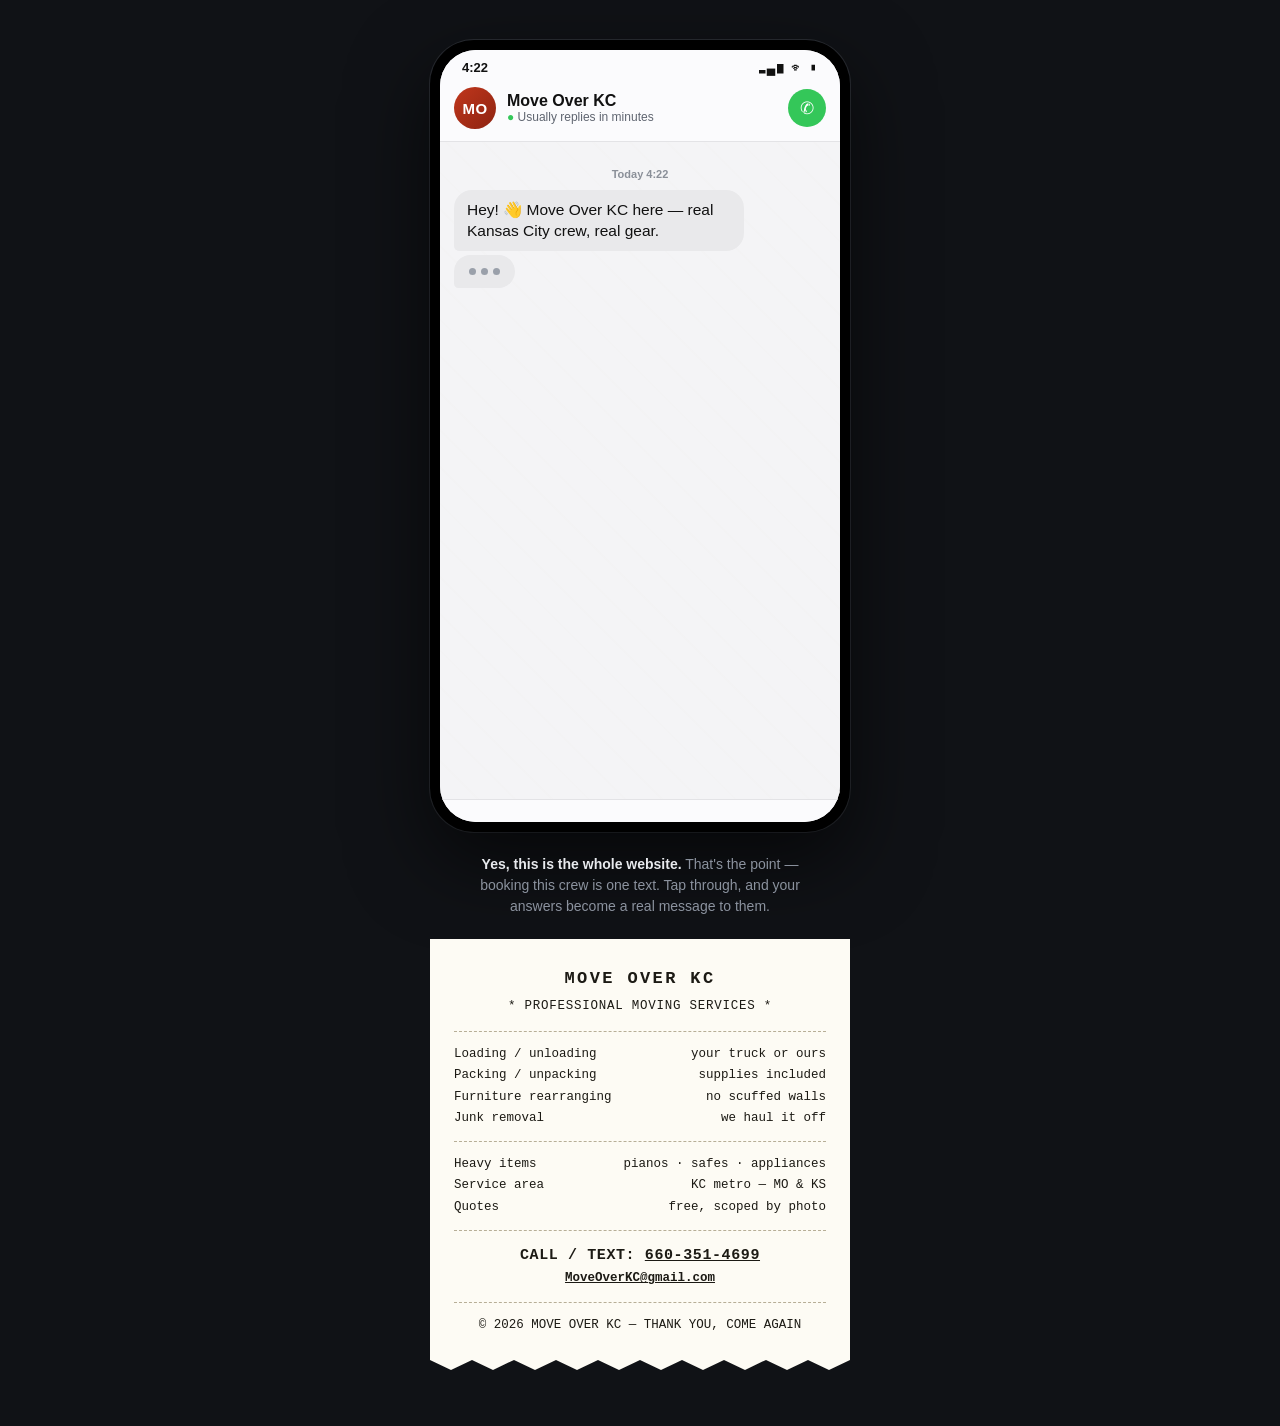
==== chat.html @ bbd8091f "Add files via upload" ====
<!DOCTYPE html>
<html lang="en">
<head>
<meta charset="UTF-8">
<meta name="viewport" content="width=device-width, initial-scale=1.0, viewport-fit=cover">
<title>Move Over KC — Text a Kansas City Moving Crew</title>
<meta name="description" content="Booking Move Over KC is one text. Loading, packing, junk removal and heavy items across the Kansas City metro. Call or text 660-351-4699.">
<script type="application/ld+json">
{
  "@context": "https://schema.org",
  "@type": "MovingCompany",
  "name": "Move Over KC",
  "url": "https://www.moveoverkc.com/",
  "telephone": "+1-660-351-4699",
  "email": "MoveOverKC@gmail.com",
  "areaServed": "Kansas City Metropolitan Area"
}
</script>
<style>
  :root{
    --stage:#101216;
    --phone:#000;
    --screen:#F4F4F6;
    --bar:#FBFBFD;
    --them:#E9E9EB;      /* incoming bubble */
    --them-ink:#111;
    --me:#34C759;        /* SMS green */
    --me-ink:#fff;
    --accent:#0A84FF;
    --receipt:#FDFBF4;
    --mono:"SFMono-Regular",ui-monospace,Consolas,Menlo,monospace;
    --sys:-apple-system,BlinkMacSystemFont,"Segoe UI",Roboto,Helvetica,Arial,sans-serif;
  }
  *{margin:0;padding:0;box-sizing:border-box}
  body{background:var(--stage);font-family:var(--sys);color:#111;
    -webkit-font-smoothing:antialiased}
  button{font-family:var(--sys)}
  a{color:inherit}
  :focus-visible{outline:3px solid var(--accent);outline-offset:2px}

  /* ---------- stage (desktop backdrop) ---------- */
  .stage{
    min-height:100vh;display:flex;flex-direction:column;align-items:center;
    justify-content:flex-start;padding:40px 16px 56px;gap:22px;
  }
  .stage-note{
    color:#8B929E;font-size:14px;text-align:center;max-width:44ch;line-height:1.5;
  }
  .stage-note strong{color:#E8EAEE;font-weight:600}

  /* ---------- phone frame ---------- */
  .phone{
    width:min(420px,100%);
    height:min(860px,88vh);
    background:var(--phone);
    border-radius:44px;
    padding:10px;
    box-shadow:0 30px 80px rgba(0,0,0,.6), 0 0 0 1px #2a2d33;
    display:flex;
  }
  .screen{
    background:var(--screen);border-radius:36px;overflow:hidden;
    display:flex;flex-direction:column;flex:1;position:relative;
  }

  /* ---------- status + contact bars ---------- */
  .statusbar{
    display:flex;justify-content:space-between;align-items:center;
    padding:10px 22px 4px;background:var(--bar);
    font-size:13px;font-weight:600;
  }
  .statusbar .icons{letter-spacing:2px;font-size:12px}
  .contactbar{
    background:var(--bar);border-bottom:1px solid #E3E3E6;
    display:flex;align-items:center;gap:11px;padding:8px 14px 12px;
  }
  .avatar{
    width:42px;height:42px;border-radius:50%;
    background:linear-gradient(135deg,#C0361C,#8E2411);
    color:#fff;display:flex;align-items:center;justify-content:center;
    font-weight:800;font-size:15px;letter-spacing:.5px;flex:0 0 auto;
  }
  .contact-info{flex:1;min-width:0}
  .contact-name{font-weight:700;font-size:16px;line-height:1.1}
  .contact-sub{font-size:12px;color:#5f6570}
  .contact-sub .dot{color:var(--me)}
  .callbtn{
    flex:0 0 auto;text-decoration:none;
    width:38px;height:38px;border-radius:50%;
    background:var(--me);color:#fff;font-size:17px;
    display:flex;align-items:center;justify-content:center;
  }

  /* ---------- thread ---------- */
  .thread{
    flex:1;overflow-y:auto;padding:16px 14px 12px;
    display:flex;flex-direction:column;gap:4px;
    background:
      linear-gradient(rgba(244,244,246,.94),rgba(244,244,246,.94)),
      repeating-linear-gradient(45deg,#e6e2d8 0 2px,transparent 2px 26px);
  }
  .tstamp{
    align-self:center;font-size:11px;color:#8a8f98;font-weight:600;
    margin:10px 0 6px;
  }
  .row{display:flex;width:100%}
  .row.them{justify-content:flex-start}
  .row.me{justify-content:flex-end}
  .bubble{
    max-width:78%;padding:9px 13px;border-radius:18px;
    font-size:15.5px;line-height:1.38;word-wrap:break-word;white-space:pre-line;
  }
  .them .bubble{background:var(--them);color:var(--them-ink);border-bottom-left-radius:5px}
  .me .bubble{background:var(--me);color:var(--me-ink);border-bottom-right-radius:5px}
  .bubble.summary{
    background:#fff;border:1.5px dashed #b9bec7;color:#111;
    font-family:var(--mono);font-size:13px;line-height:1.55;
  }
  .delivered{
    align-self:flex-end;font-size:11px;color:#8a8f98;font-weight:600;margin:2px 4px 4px 0;
  }
  @media (prefers-reduced-motion:no-preference){
    .row{animation:pop .18s ease-out}
    @keyframes pop{from{opacity:0;transform:translateY(8px) scale(.97)}to{opacity:1;transform:none}}
  }
  /* typing indicator */
  .typing .bubble{display:flex;gap:5px;align-items:center;padding:13px 15px}
  .typing i{
    width:7px;height:7px;border-radius:50%;background:#9aa0aa;display:block;
  }
  @media (prefers-reduced-motion:no-preference){
    .typing i{animation:blink 1.2s infinite}
    .typing i:nth-child(2){animation-delay:.18s}
    .typing i:nth-child(3){animation-delay:.36s}
    @keyframes blink{0%,60%,100%{opacity:.35}30%{opacity:1}}
  }

  /* ---------- composer ---------- */
  .composer{
    background:var(--bar);border-top:1px solid #E3E3E6;
    padding:10px 12px calc(12px + env(safe-area-inset-bottom));
  }
  .chips{display:flex;flex-wrap:wrap;gap:8px}
  .chip{
    border:1.5px solid var(--accent);color:var(--accent);background:#fff;
    border-radius:999px;padding:9px 15px;font-size:14px;font-weight:600;
    cursor:pointer;transition:background .12s;
  }
  .chip:hover{background:#EAF3FF}
  .chip.primary{background:var(--accent);color:#fff}
  .chip.green{border-color:var(--me);background:var(--me);color:#fff}
  .chip.quiet{border-color:#c4c9d2;color:#5f6570}
  .inputrow{display:none;gap:8px}
  .inputrow input{
    flex:1;font-size:16px;padding:11px 15px;border-radius:999px;
    border:1.5px solid #c9cdd5;background:#fff;font-family:var(--sys);
  }
  .sendbtn{
    width:42px;height:42px;border-radius:50%;border:none;cursor:pointer;
    background:var(--me);color:#fff;font-size:18px;flex:0 0 auto;
  }

  /* ---------- receipt footer (static, crawlable) ---------- */
  .receipt{
    width:min(420px,100%);background:var(--receipt);color:#1c1a14;
    font-family:var(--mono);font-size:12.5px;line-height:1.7;
    padding:26px 24px 34px;
    clip-path:polygon(0 0,100% 0,100% calc(100% - 10px),
      95% 100%,90% calc(100% - 10px),85% 100%,80% calc(100% - 10px),
      75% 100%,70% calc(100% - 10px),65% 100%,60% calc(100% - 10px),
      55% 100%,50% calc(100% - 10px),45% 100%,40% calc(100% - 10px),
      35% 100%,30% calc(100% - 10px),25% 100%,20% calc(100% - 10px),
      15% 100%,10% calc(100% - 10px),5% 100%,0 calc(100% - 10px));
    box-shadow:0 18px 40px rgba(0,0,0,.45);
  }
  .receipt h1{font-size:17px;letter-spacing:.14em;text-align:center;margin-bottom:2px}
  .receipt .sub{text-align:center;letter-spacing:.06em;margin-bottom:14px}
  .receipt hr{border:none;border-top:1.5px dashed #b7ae97;margin:12px 0}
  .receipt .line{display:flex;justify-content:space-between;gap:12px}
  .receipt a{font-weight:600}
  .receipt .big{font-size:15px;font-weight:700;text-align:center;letter-spacing:.04em}
  .receipt .center{text-align:center}

  @media (max-width:600px){
    .stage{padding:0 0 40px;gap:0}
    .stage-note{order:2;padding:22px 24px 6px}
    .phone{width:100%;height:100dvh;border-radius:0;padding:0;box-shadow:none}
    .screen{border-radius:0}
    .receipt{order:3;width:100%;clip-path:none}
  }
</style>
</head>
<body>

<div class="stage">

  <div class="phone" role="region" aria-label="Chat with Move Over KC">
    <div class="screen">

      <div class="statusbar" aria-hidden="true">
        <span id="clock">9:41</span>
        <span class="icons">▂▄▆ ᯤ ▮</span>
      </div>

      <div class="contactbar">
        <div class="avatar" aria-hidden="true">MO</div>
        <div class="contact-info">
          <div class="contact-name">Move Over KC</div>
          <div class="contact-sub"><span class="dot">●</span> Usually replies in minutes</div>
        </div>
        <a class="callbtn" href="tel:16603514699" aria-label="Call Move Over KC at 660-351-4699">✆</a>
      </div>

      <div class="thread" id="thread" aria-live="polite"></div>

      <div class="composer">
        <div class="chips" id="chips" role="group" aria-label="Quick replies"></div>
        <div class="inputrow" id="inputrow">
          <input id="userinput" type="text" autocomplete="off" aria-label="Type your reply">
          <button class="sendbtn" id="sendbtn" aria-label="Send">↑</button>
        </div>
      </div>

    </div>
  </div>

  <p class="stage-note"><strong>Yes, this is the whole website.</strong> That's the point — booking this crew is one text. Tap through, and your answers become a real message to them.</p>

  <!-- Static, crawlable business info -->
  <footer class="receipt">
    <h1>MOVE OVER KC</h1>
    <p class="sub">* PROFESSIONAL MOVING SERVICES *</p>
    <hr>
    <p class="line"><span>Loading / unloading</span><span>your truck or ours</span></p>
    <p class="line"><span>Packing / unpacking</span><span>supplies included</span></p>
    <p class="line"><span>Furniture rearranging</span><span>no scuffed walls</span></p>
    <p class="line"><span>Junk removal</span><span>we haul it off</span></p>
    <hr>
    <p class="line"><span>Heavy items</span><span>pianos · safes · appliances</span></p>
    <p class="line"><span>Service area</span><span>KC metro — MO &amp; KS</span></p>
    <p class="line"><span>Quotes</span><span>free, scoped by photo</span></p>
    <hr>
    <p class="big">CALL / TEXT: <a href="tel:16603514699">660-351-4699</a></p>
    <p class="center"><a href="mailto:MoveOverKC@gmail.com">MoveOverKC@gmail.com</a></p>
    <hr>
    <p class="center">© <span id="yr"></span> MOVE OVER KC — THANK YOU, COME AGAIN</p>
  </footer>

</div>

<script>
(function(){
  var PHONE = '16603514699';
  var EMAIL = 'MoveOverKC@gmail.com';
  var thread = document.getElementById('thread');
  var chipsEl = document.getElementById('chips');
  var inputrow = document.getElementById('inputrow');
  var input = document.getElementById('userinput');
  var sendbtn = document.getElementById('sendbtn');
  var reduced = window.matchMedia('(prefers-reduced-motion: reduce)').matches;
  var state = { service:'', detail:'', name:'', date:'', from:'', to:'' };
  var inputHandler = null;

  /* clock + year */
  function tick(){
    var d = new Date(), h = d.getHours(), m = d.getMinutes();
    var hh = ((h % 12) || 12), mm = (m < 10 ? '0' : '') + m;
    document.getElementById('clock').textContent = hh + ':' + mm;
  }
  tick(); setInterval(tick, 30000);
  document.getElementById('yr').textContent = new Date().getFullYear();

  function scrollDown(){ thread.scrollTop = thread.scrollHeight; }

  function stamp(text){
    var t = document.createElement('div');
    t.className = 'tstamp'; t.textContent = text;
    thread.appendChild(t); scrollDown();
  }

  function bubble(who, text, cls){
    var row = document.createElement('div');
    row.className = 'row ' + who;
    var b = document.createElement('div');
    b.className = 'bubble' + (cls ? ' ' + cls : '');
    b.textContent = text;
    row.appendChild(b);
    thread.appendChild(row); scrollDown();
    return row;
  }

  function meSay(text){
    bubble('me', text);
    var old = thread.querySelector('.delivered');
    if (old) old.remove();
    var d = document.createElement('div');
    d.className = 'delivered'; d.textContent = 'Delivered';
    thread.appendChild(d); scrollDown();
  }

  /* queue incoming messages with typing indicator */
  function themSay(msgs, done){
    var list = Array.isArray(msgs) ? msgs.slice() : [msgs];
    function next(){
      if (!list.length){ if (done) done(); return; }
      var msg = list.shift();
      if (reduced){
        if (typeof msg === 'object') bubble('them', msg.text, msg.cls);
        else bubble('them', msg);
        next(); return;
      }
      var t = document.createElement('div');
      t.className = 'row them typing';
      t.innerHTML = '<div class="bubble"><i></i><i></i><i></i></div>';
      thread.appendChild(t); scrollDown();
      setTimeout(function(){
        t.remove();
        if (typeof msg === 'object') bubble('them', msg.text, msg.cls);
        else bubble('them', msg);
        setTimeout(next, 320);
      }, 650);
    }
    next();
  }

  function setChips(items){
    chipsEl.innerHTML = '';
    chipsEl.style.display = 'flex';
    inputrow.style.display = 'none';
    items.forEach(function(it){
      if (it.href){
        var a = document.createElement('a');
        a.className = 'chip ' + (it.cls || '');
        a.textContent = it.t;
        a.href = it.href;
        a.style.textDecoration = 'none';
        chipsEl.appendChild(a);
        return;
      }
      var b = document.createElement('button');
      b.className = 'chip ' + (it.cls || '');
      b.type = 'button';
      b.textContent = it.t;
      b.onclick = function(){
        meSay(it.say || it.t);
        chipsEl.innerHTML = '';
        it.go();
      };
      chipsEl.appendChild(b);
    });
  }

  function askInput(placeholder, onValue){
    chipsEl.style.display = 'none';
    inputrow.style.display = 'flex';
    input.value = '';
    input.placeholder = placeholder;
    input.focus();
    inputHandler = function(){
      var val = input.value.trim();
      if (!val) return;
      inputrow.style.display = 'none';
      meSay(val);
      onValue(val);
    };
  }
  sendbtn.onclick = function(){ if (inputHandler) inputHandler(); };
  input.addEventListener('keydown', function(e){
    if (e.key === 'Enter' && inputHandler) inputHandler();
  });

  /* ---------- conversation nodes ---------- */

  function start(){
    stamp('Today ' + document.getElementById('clock').textContent);
    themSay([
      'Hey! 👋 Move Over KC here — real Kansas City crew, real gear.',
      "What's the job?"
    ], function(){
      setChips([
        {t:'Moving my whole place', go:whole},
        {t:'Heavy item(s) 🏋️', go:heavy},
        {t:'Junk removal 🚮', go:junk},
        {t:'Packing help 📦', go:pack},
        {t:'Rearranging furniture 🛋️', go:rearr}
      ]);
    });
  }

  function mainChips(){
    setChips([
      {t:'Get a quote →', cls:'primary', go:qName},
      {t:'What area do you cover?', go:area},
      {t:'📞 Call instead', href:'tel:' + PHONE, cls:'green'},
      {t:'Start over', cls:'quiet', say:'Start over', go:restart}
    ]);
  }

  function whole(){
    state.service = 'Full move (loading, hauling, unloading)';
    themSay([
      'Easy. We load, we haul, we unload — your truck or ours. 🚚',
      'Stairs, storage units, third-floor walk-ups… all fine.'
    ], mainChips);
  }

  function heavy(){
    state.service = 'Heavy item(s)';
    themSay([
      'Pianos, safes, appliances, treadmills — the fun stuff. 💪',
      'We bring ratchet straps, moving blankets and enough hands.',
      'Stairs involved?'
    ], function(){
      setChips([
        {t:'Yes… stairs 😬', go:function(){
          state.detail = 'stairs involved';
          themSay(["Good to know — that's exactly why you text us and not your brother-in-law. Extra crew, mattress bags, zero wall scuffs."], mainChips);
        }},
        {t:'Nope, ground floor', go:function(){
          state.detail = 'ground floor';
          themSay(['Even easier. 😎'], mainChips);
        }}
      ]);
    });
  }

  function junk(){
    state.service = 'Junk removal';
    themSay([
      'Tell us what goes — furniture, appliances, the garage pile.',
      'We haul it to the dump or donation. Gone. 🗑️'
    ], mainChips);
  }

  function pack(){
    state.service = 'Packing help';
    themSay([
      'We show up with boxes, tape, paper and bubble wrap, and pack room by room. 📦',
      'Fragile and high-value stuff gets flagged and wrapped extra.'
    ], mainChips);
  }

  function rearr(){
    state.service = 'Furniture rearranging';
    themSay([
      'New layout, same address — we shift the big pieces between rooms or floors.',
      'No scuffed walls, no thrown-out backs. 🛋️'
    ], mainChips);
  }

  function area(){
    themSay([
      'The whole KC metro — both sides of the state line, Missouri and Kansas. 🗺️',
      'Outside the metro? Ask. We travel.'
    ], mainChips);
  }

  /* ---------- quote flow ---------- */

  function qName(){
    themSay(["Let's do it. What's your name?"], function(){
      askInput('Your name…', function(v){
        state.name = v; qDate();
      });
    });
  }

  function qDate(){
    themSay(['When are we doing this, ' + state.name.split(' ')[0] + '?'], function(){
      setChips([
        {t:'This week', go:function(){ state.date='This week'; qFrom(); }},
        {t:'This month', go:function(){ state.date='This month'; qFrom(); }},
        {t:'Flexible', go:function(){ state.date='Flexible'; qFrom(); }},
        {t:'Type a date', say:'Let me type it', go:function(){
          askInput('e.g. Aug 9', function(v){ state.date = v; qFrom(); });
        }}
      ]);
    });
  }

  function qFrom(){
    themSay(['Where from? City or zip.'], function(){
      askInput('e.g. Raytown / 64133', function(v){ state.from = v; qTo(); });
    });
  }

  function qTo(){
    themSay(['And where to?'], function(){
      askInput('e.g. Liberty / 64068', function(v){ state.to = v; qDone(); });
    });
  }

  function composeBody(){
    return 'Hi, it\'s ' + state.name + '. Requesting a moving quote.\n'
      + 'Job: ' + (state.service || 'Move') + (state.detail ? ' (' + state.detail + ')' : '') + '\n'
      + 'Date: ' + state.date + '\n'
      + 'From: ' + state.from + '\n'
      + 'To: ' + state.to + '\n'
      + '(Sent from moveoverkc.com)';
  }

  function qDone(){
    var summary = 'TO: Move Over KC\n'
      + 'NAME: ' + state.name + '\n'
      + 'JOB: ' + (state.service || 'Move') + (state.detail ? ' — ' + state.detail : '') + '\n'
      + 'DATE: ' + state.date + '\n'
      + 'FROM: ' + state.from + '\n'
      + 'TO: ' + state.to;
    themSay([
      'Perfect. Here\'s your text, ready to go:',
      {text: summary, cls:'summary'},
      'One tap opens your messages — hit send and it lands on our phone for real. 📲',
      'Pro tip: after that, text us photos of the items, stairs and doorways. We scope every job by photo, so the price is right the first time.'
    ], function(){
      var body = encodeURIComponent(composeBody());
      setChips([
        {t:'💬 Send it as a real text', cls:'green', href:'sms:' + PHONE + '?&body=' + body},
        {t:'✉️ Email instead', href:'mailto:' + EMAIL + '?subject=' + encodeURIComponent('Moving Quote — ' + state.name) + '&body=' + body},
        {t:'📞 Call instead', href:'tel:' + PHONE},
        {t:'Start over', cls:'quiet', say:'Start over', go:restart}
      ]);
    });
  }

  function restart(){
    state = { service:'', detail:'', name:'', date:'', from:'', to:'' };
    themSay(['No problem — from the top. What\'s the job?'], function(){
      setChips([
        {t:'Moving my whole place', go:whole},
        {t:'Heavy item(s) 🏋️', go:heavy},
        {t:'Junk removal 🚮', go:junk},
        {t:'Packing help 📦', go:pack},
        {t:'Rearranging furniture 🛋️', go:rearr}
      ]);
    });
  }

  start();
})();
</script>

</body>
</html>
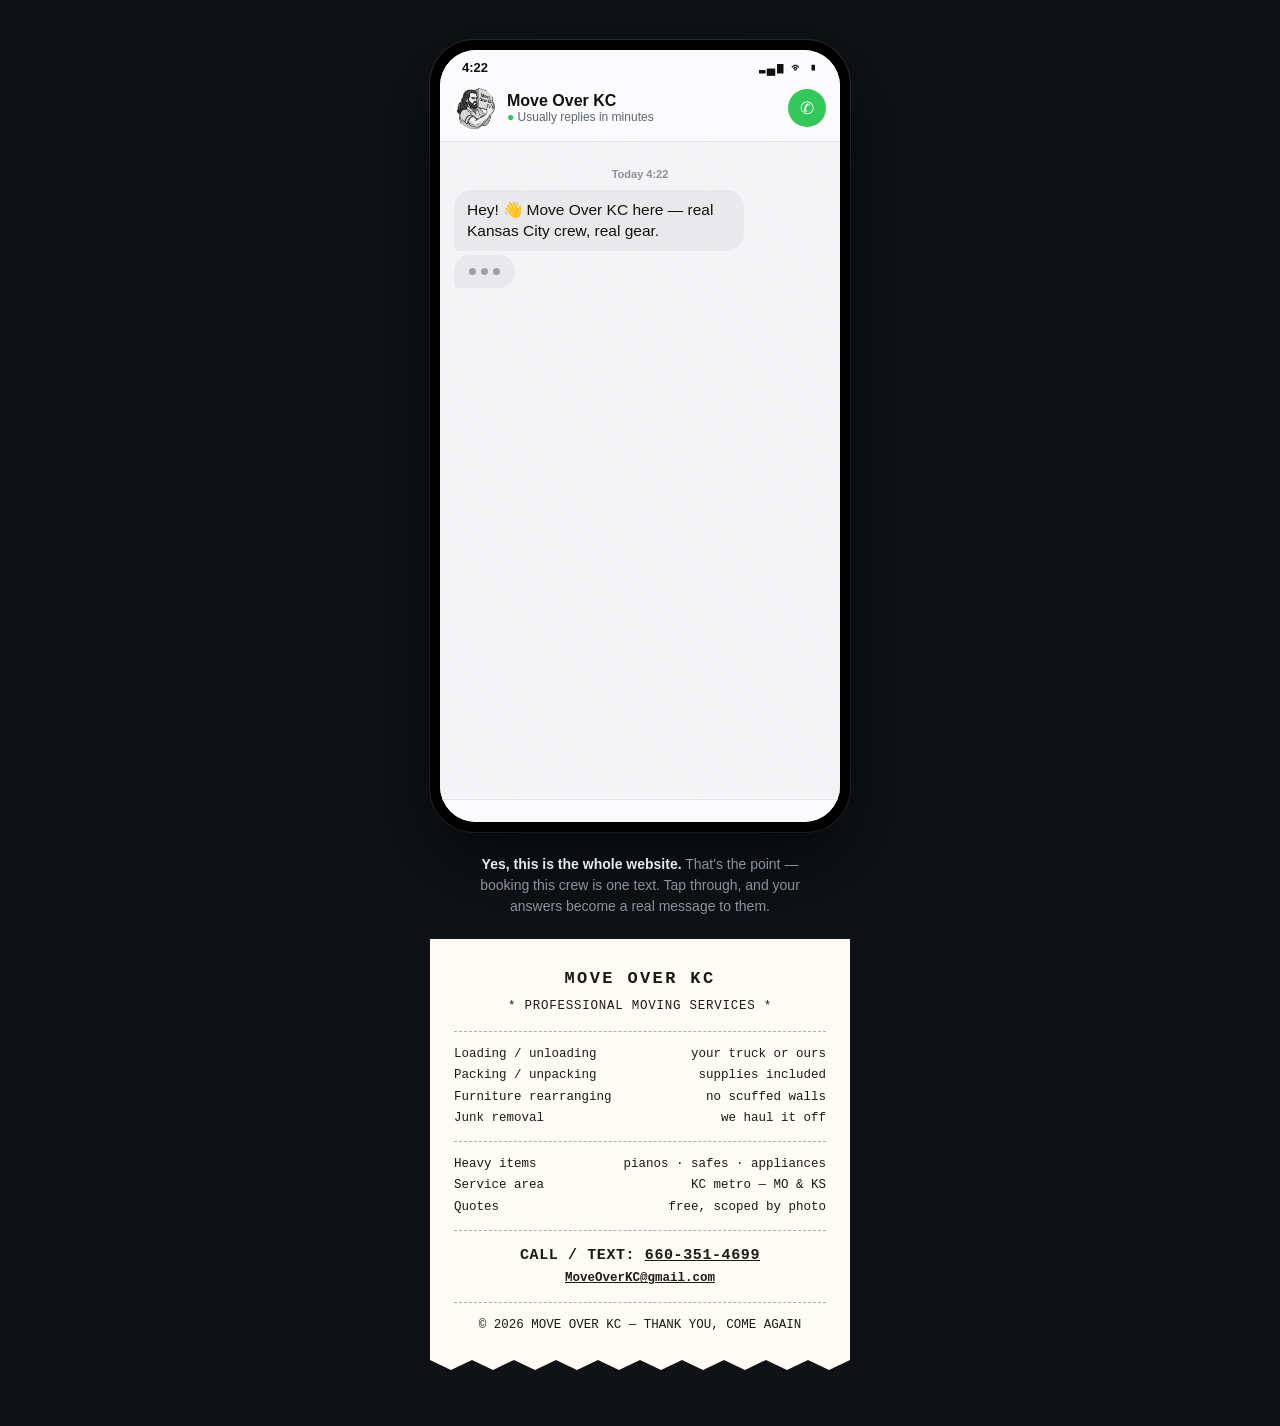
==== commit 827d8bbb: "Add files via upload" ====
--- a/chat.html
+++ b/chat.html
@@ -76,7 +76,7 @@
   }
   .avatar{
     width:42px;height:42px;border-radius:50%;
-    background:linear-gradient(135deg,#C0361C,#8E2411);
+    background:#fff url("[data-uri]") center/cover no-repeat;
     color:#fff;display:flex;align-items:center;justify-content:center;
     font-weight:800;font-size:15px;letter-spacing:.5px;flex:0 0 auto;
   }
@@ -203,7 +203,7 @@
       </div>
 
       <div class="contactbar">
-        <div class="avatar" aria-hidden="true">MO</div>
+        <div class="avatar" aria-hidden="true"></div>
         <div class="contact-info">
           <div class="contact-name">Move Over KC</div>
           <div class="contact-sub"><span class="dot">●</span> Usually replies in minutes</div>
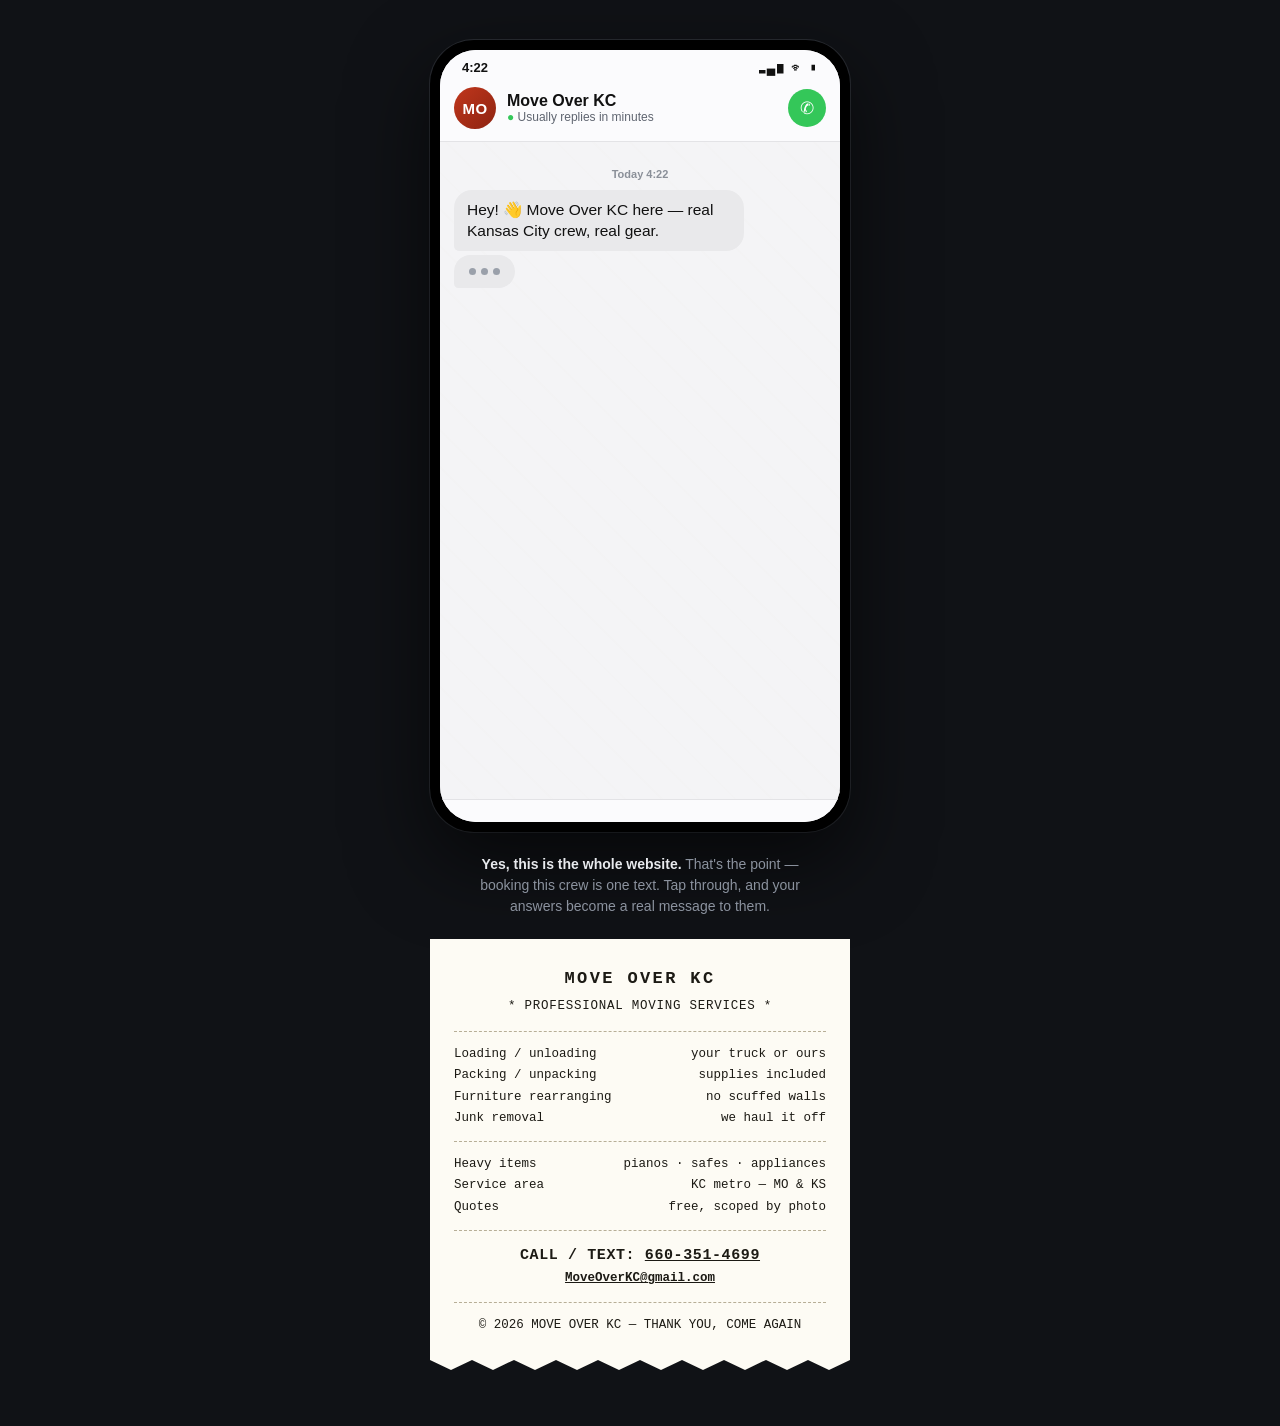
==== commit 2b69174b: "Add files via upload" ====
--- a/chat.html
+++ b/chat.html
@@ -76,7 +76,7 @@
   }
   .avatar{
     width:42px;height:42px;border-radius:50%;
-    background:#fff url("[data-uri]") center/cover no-repeat;
+    background:linear-gradient(135deg,#C0361C,#8E2411);
     color:#fff;display:flex;align-items:center;justify-content:center;
     font-weight:800;font-size:15px;letter-spacing:.5px;flex:0 0 auto;
   }
@@ -203,7 +203,7 @@
       </div>
 
       <div class="contactbar">
-        <div class="avatar" aria-hidden="true"></div>
+        <div class="avatar" aria-hidden="true">MO</div>
         <div class="contact-info">
           <div class="contact-name">Move Over KC</div>
           <div class="contact-sub"><span class="dot">●</span> Usually replies in minutes</div>
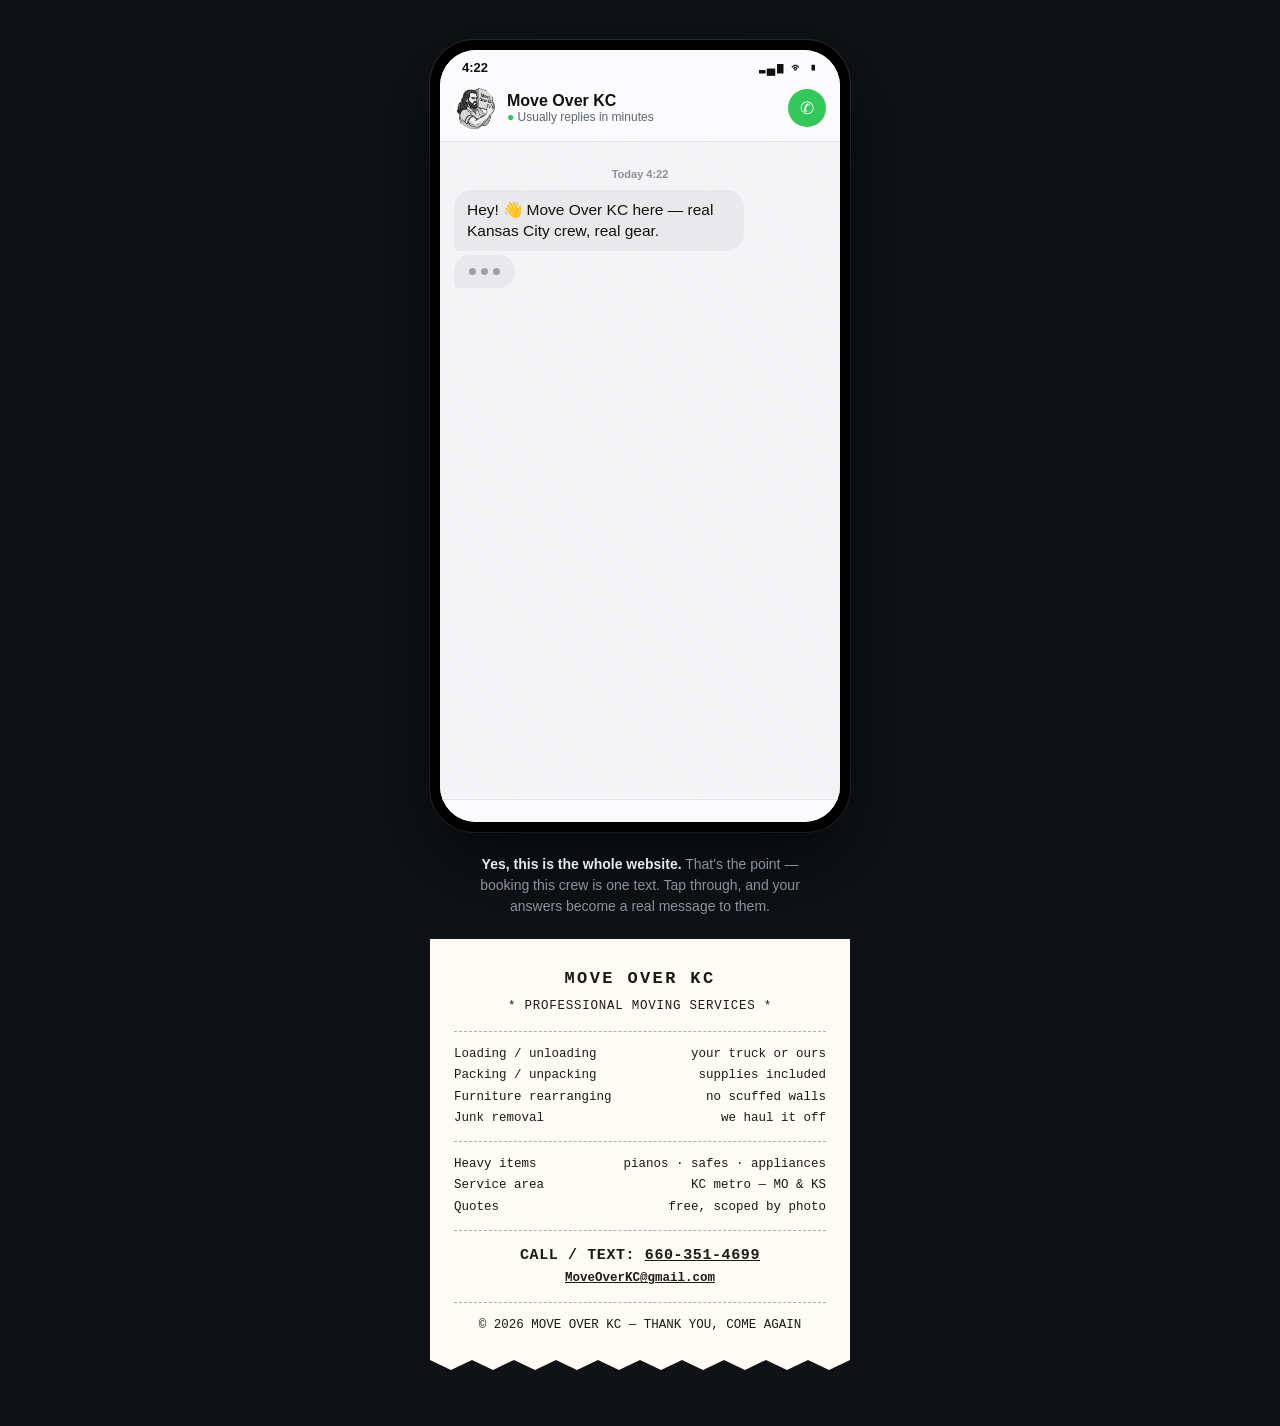
==== commit a122ef71: "Add files via upload" ====
--- a/chat.html
+++ b/chat.html
@@ -76,7 +76,7 @@
   }
   .avatar{
     width:42px;height:42px;border-radius:50%;
-    background:linear-gradient(135deg,#C0361C,#8E2411);
+    background:#fff url("[data-uri]") center/cover no-repeat;
     color:#fff;display:flex;align-items:center;justify-content:center;
     font-weight:800;font-size:15px;letter-spacing:.5px;flex:0 0 auto;
   }
@@ -203,7 +203,7 @@
       </div>
 
       <div class="contactbar">
-        <div class="avatar" aria-hidden="true">MO</div>
+        <div class="avatar" aria-hidden="true"></div>
         <div class="contact-info">
           <div class="contact-name">Move Over KC</div>
           <div class="contact-sub"><span class="dot">●</span> Usually replies in minutes</div>
